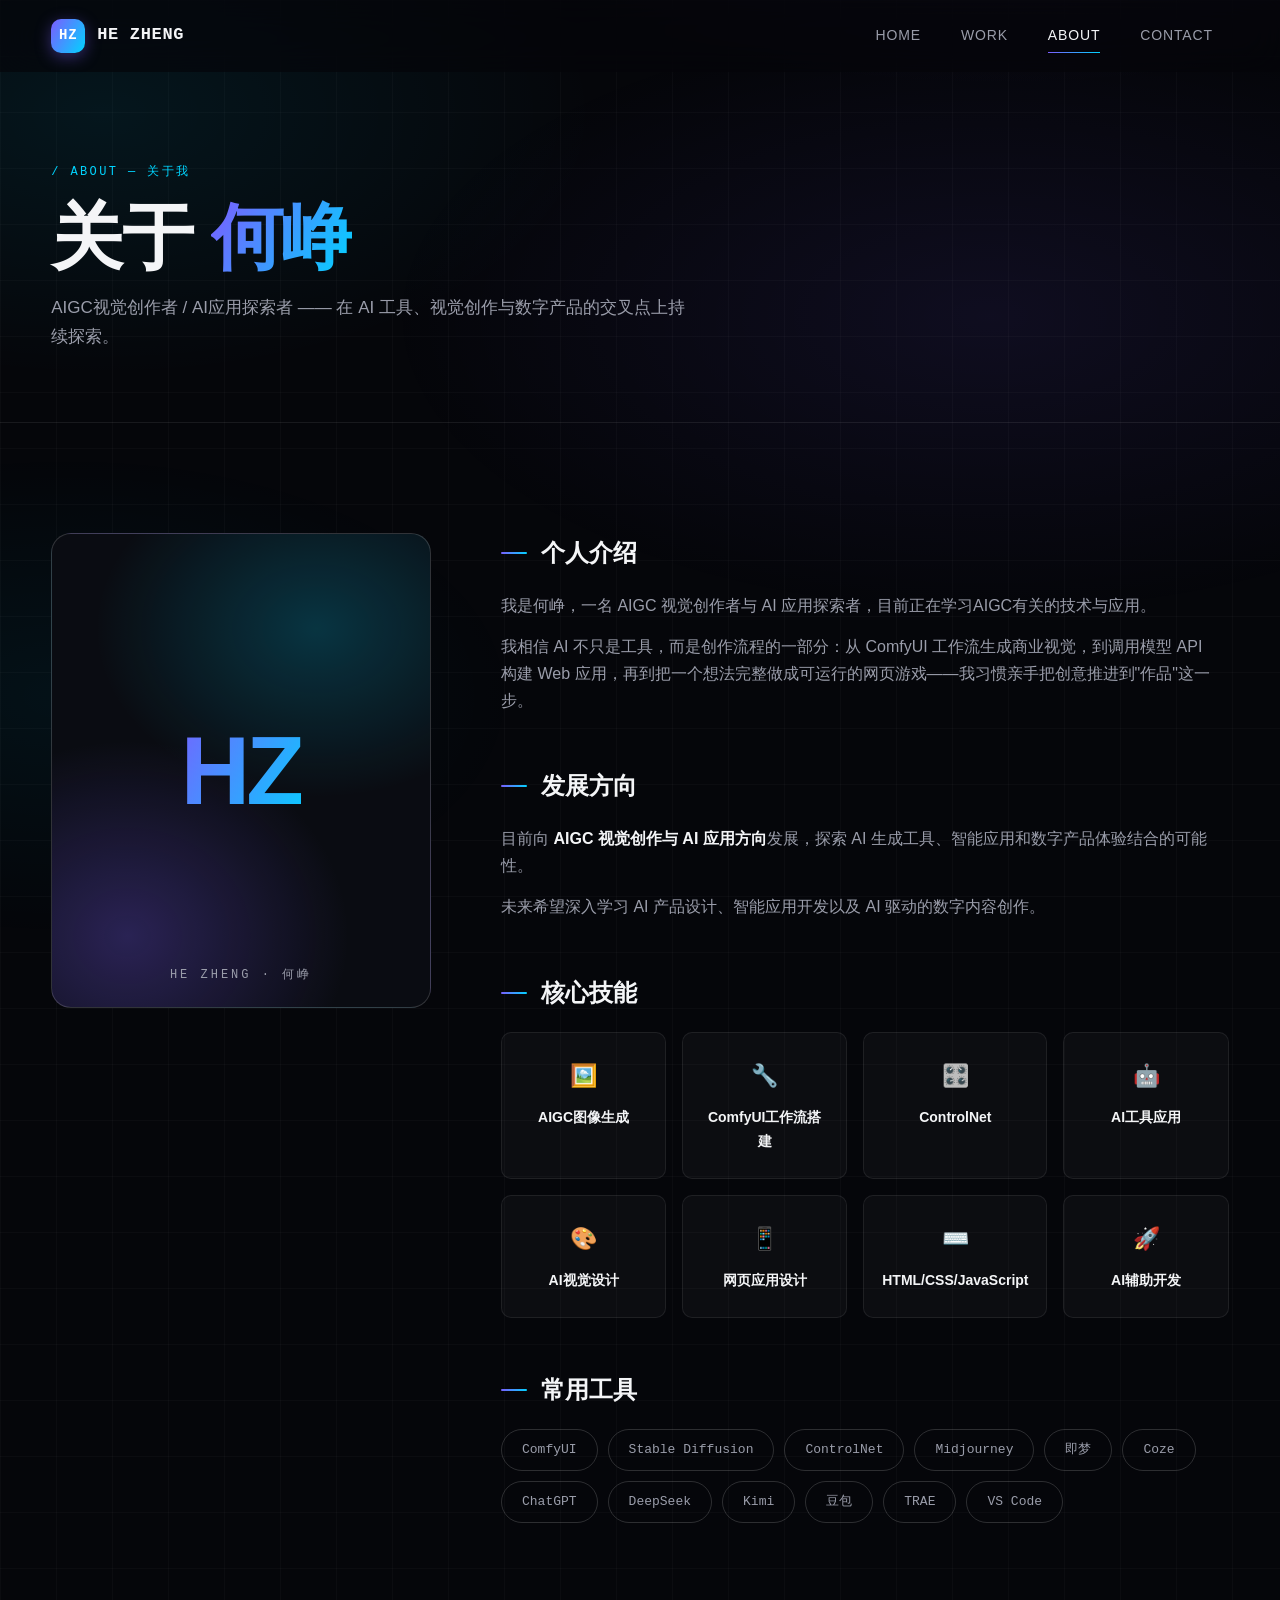
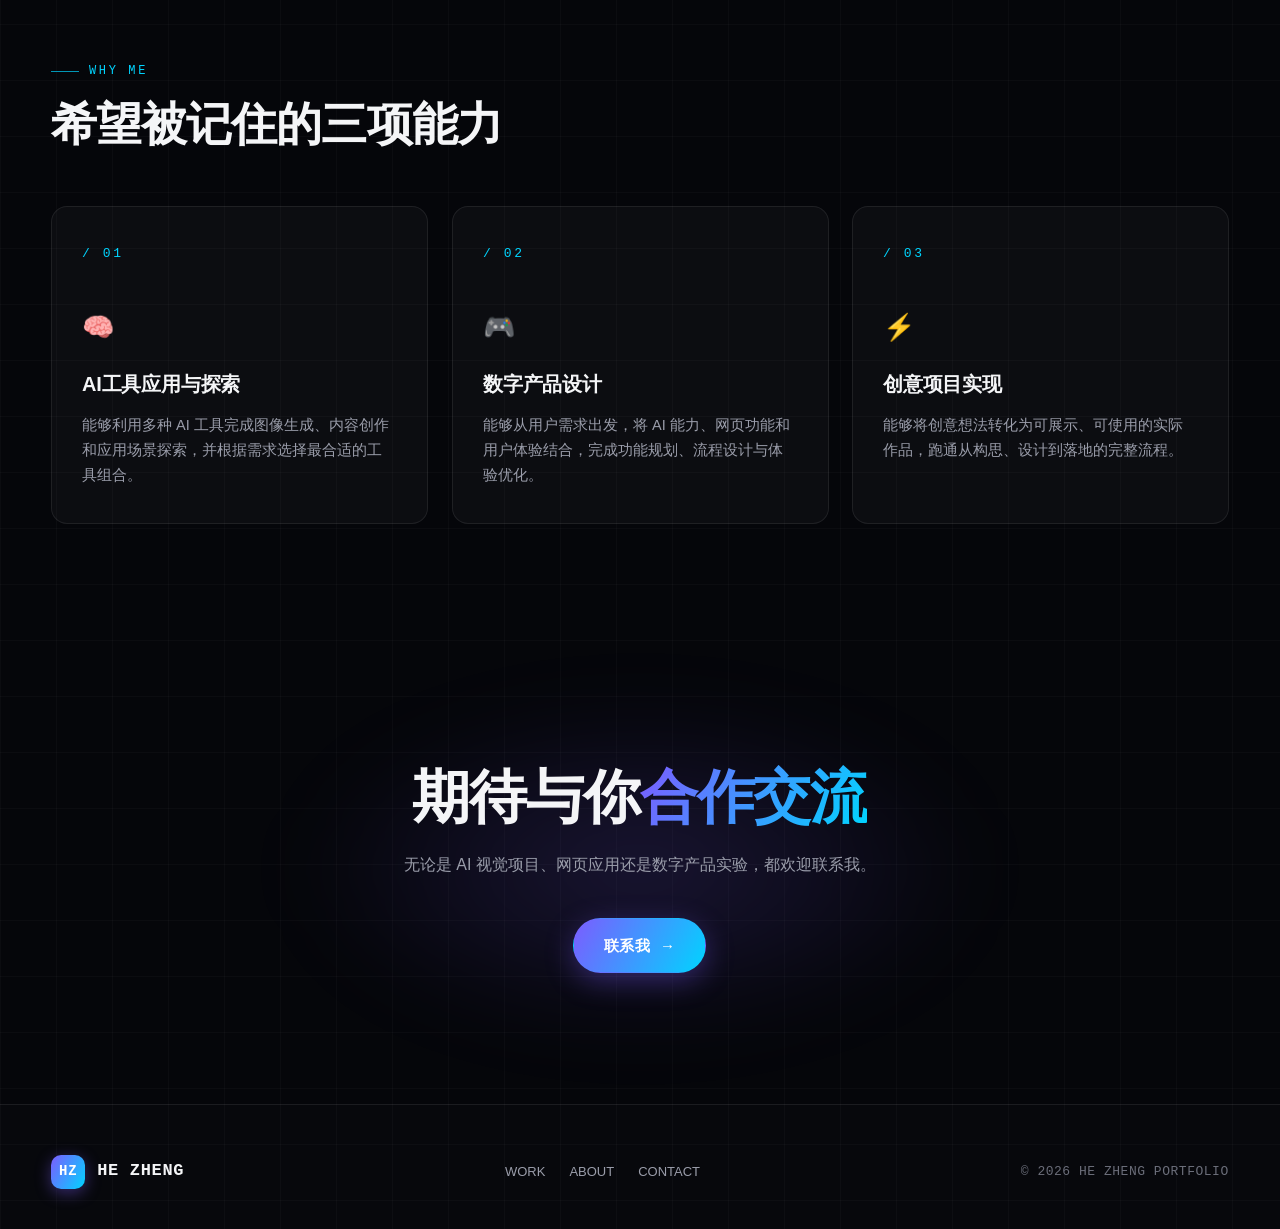
==== about.html @ f9ec6ae7 "初始提交：个人作品集网站" ====
<!DOCTYPE html>
<html lang="zh-CN">
<head>
  <meta charset="UTF-8" />
  <meta name="viewport" content="width=device-width, initial-scale=1.0" />
  <title>About — He Zheng Portfolio</title>
  <meta name="description" content="何峥：AIGC视觉创作者 / AI应用探索者，个人介绍、技能与发展方向。" />
  <link rel="stylesheet" href="css/style.css" />
</head>
<body>

  <!-- 导航 -->
  <header class="nav">
    <div class="container nav-inner">
      <a class="logo" href="index.html"><span class="logo-mark">HZ</span>HE ZHENG</a>
      <nav class="nav-links">
        <a href="index.html">HOME</a>
        <a href="work.html">WORK</a>
        <a href="about.html" class="active">ABOUT</a>
        <a href="contact.html">CONTACT</a>
      </nav>
      <button class="nav-toggle" aria-label="打开菜单"><span></span><span></span><span></span></button>
    </div>
  </header>

  <!-- 页面头 -->
  <section class="page-hero">
    <div class="container">
      <span class="crumb fade-up" style="--d:.1s">/ ABOUT — 关于我</span>
      <h1 class="fade-up" style="--d:.2s">关于 <span class="text-gradient">何峥</span></h1>
      <p class="fade-up" style="--d:.35s">AIGC视觉创作者 / AI应用探索者 —— 在 AI 工具、视觉创作与数字产品的交叉点上持续探索。</p>
    </div>
  </section>

  <!-- 主体 -->
  <section class="section">
    <div class="container about-grid">

      <!-- 左：头像块 -->
      <div class="reveal">
        <div class="about-avatar">
          <span class="mono">HZ</span>
          <span class="role">HE ZHENG · 何峥</span>
        </div>
      </div>

      <!-- 右：内容 -->
      <div>
        <div class="about-block reveal">
          <h2>个人介绍</h2>
          <p>我是何峥，一名 AIGC 视觉创作者与 AI 应用探索者，目前正在学习AIGC有关的技术与应用。</p>
          <p>我相信 AI 不只是工具，而是创作流程的一部分：从 ComfyUI 工作流生成商业视觉，到调用模型 API 构建 Web 应用，再到把一个想法完整做成可运行的网页游戏——我习惯亲手把创意推进到"作品"这一步。</p>
        </div>

        <div class="about-block reveal">
          <h2>发展方向</h2>
          <p>目前向 <strong style="color:var(--text);">AIGC 视觉创作与 AI 应用方向</strong>发展，探索 AI 生成工具、智能应用和数字产品体验结合的可能性。</p>
          <p>未来希望深入学习 AI 产品设计、智能应用开发以及 AI 驱动的数字内容创作。</p>
        </div>

        <div class="about-block reveal">
          <h2>核心技能</h2>
          <div class="skill-grid">
            <div class="skill-card"><span class="ico">🖼️</span><h4>AIGC图像生成</h4></div>
            <div class="skill-card"><span class="ico">🔧</span><h4>ComfyUI工作流搭建</h4></div>
            <div class="skill-card"><span class="ico">🎛️</span><h4>ControlNet</h4></div>
            <div class="skill-card"><span class="ico">🤖</span><h4>AI工具应用</h4></div>
            <div class="skill-card"><span class="ico">🎨</span><h4>AI视觉设计</h4></div>
            <div class="skill-card"><span class="ico">📱</span><h4>网页应用设计</h4></div>
            <div class="skill-card"><span class="ico">⌨️</span><h4>HTML/CSS/JavaScript</h4></div>
            <div class="skill-card"><span class="ico">🚀</span><h4>AI辅助开发</h4></div>
          </div>
        </div>

        <div class="about-block reveal" style="margin-bottom:0;">
          <h2>常用工具</h2>
          <div class="tool-cloud">
            <span>ComfyUI</span>
            <span>Stable Diffusion</span>
            <span>ControlNet</span>
            <span>Midjourney</span>
            <span>即梦</span>
            <span>Coze</span>
            <span>ChatGPT</span>
            <span>DeepSeek</span>
            <span>Kimi</span>
            <span>豆包</span>
            <span>TRAE</span>
            <span>VS Code</span>
          </div>
        </div>
      </div>
    </div>
  </section>

  <!-- 三项能力 -->
  <section class="section" style="padding-top: 20px;">
    <div class="container">
      <div class="section-head reveal">
        <span class="section-tag">Why Me</span>
        <h2 class="section-title">希望被记住的三项能力</h2>
      </div>
      <div class="cap-grid">
        <div class="cap-card reveal" style="--d:.05s">
          <span class="cap-num">/ 01</span>
          <span class="cap-icon">🧠</span>
          <h3>AI工具应用与探索</h3>
          <p>能够利用多种 AI 工具完成图像生成、内容创作和应用场景探索，并根据需求选择最合适的工具组合。</p>
        </div>
        <div class="cap-card reveal" style="--d:.15s">
          <span class="cap-num">/ 02</span>
          <span class="cap-icon">🎮</span>
          <h3>数字产品设计</h3>
          <p>能够从用户需求出发，将 AI 能力、网页功能和用户体验结合，完成功能规划、流程设计与体验优化。</p>
        </div>
        <div class="cap-card reveal" style="--d:.25s">
          <span class="cap-num">/ 03</span>
          <span class="cap-icon">⚡</span>
          <h3>创意项目实现</h3>
          <p>能够将创意想法转化为可展示、可使用的实际作品，跑通从构思、设计到落地的完整流程。</p>
        </div>
      </div>
    </div>
  </section>

  <!-- CTA -->
  <section class="cta-band">
    <div class="container reveal">
      <h2>期待与你<span class="text-gradient">合作交流</span></h2>
      <p>无论是 AI 视觉项目、网页应用还是数字产品实验，都欢迎联系我。</p>
      <a class="btn btn-primary" href="contact.html">联系我 <span class="arrow">→</span></a>
    </div>
  </section>

  <!-- Footer -->
  <footer>
    <div class="container footer-inner">
      <a class="logo" href="index.html"><span class="logo-mark">HZ</span>HE ZHENG</a>
      <div class="footer-links">
        <a href="work.html">WORK</a>
        <a href="about.html">ABOUT</a>
        <a href="contact.html">CONTACT</a>
      </div>
      <div class="copy">© 2026 HE ZHENG PORTFOLIO</div>
    </div>
  </footer>

  <button class="back-top" aria-label="回到顶部">↑</button>
  <script src="js/main.js"></script>
</body>
</html>
---- css/style.css ----
/* ============================================================
   He Zheng Portfolio — 深色科技感作品集设计系统
   ============================================================ */

/* ---------- 1. 设计变量 ---------- */
:root {
  --bg: #05060a;
  --bg-soft: #0a0c12;
  --surface: rgba(255, 255, 255, 0.03);
  --surface-hover: rgba(255, 255, 255, 0.06);
  --border: rgba(255, 255, 255, 0.08);
  --border-strong: rgba(255, 255, 255, 0.16);
  --text: #f4f5f7;
  --muted: #9a9daa;
  --dim: #6b6e7a;
  --accent-1: #7c5cff;   /* 电感紫 */
  --accent-2: #00d4ff;   /* 荧光青 */
  --gradient: linear-gradient(120deg, var(--accent-1), var(--accent-2));
  --radius: 16px;
  --radius-sm: 10px;
  --nav-h: 72px;
  --font-sans: "Segoe UI", "PingFang SC", "HarmonyOS Sans SC", "Microsoft YaHei", sans-serif;
  --font-mono: "JetBrains Mono", "Cascadia Code", Consolas, monospace;
  --ease: cubic-bezier(0.22, 1, 0.36, 1);
}

/* ---------- 2. 基础重置 ---------- */
* { margin: 0; padding: 0; box-sizing: border-box; }

html { scroll-behavior: smooth; }

body {
  background: var(--bg);
  color: var(--text);
  font-family: var(--font-sans);
  font-size: 16px;
  line-height: 1.7;
  -webkit-font-smoothing: antialiased;
  overflow-x: hidden;
  /* 顶部渐变光晕 + 网格底纹 */
  background-image:
    radial-gradient(1100px 520px at 78% -8%, rgba(124, 92, 255, 0.14), transparent 60%),
    radial-gradient(900px 480px at 8% 4%, rgba(0, 212, 255, 0.08), transparent 55%),
    linear-gradient(rgba(255, 255, 255, 0.025) 1px, transparent 1px),
    linear-gradient(90deg, rgba(255, 255, 255, 0.025) 1px, transparent 1px);
  background-size: auto, auto, 56px 56px, 56px 56px;
}

img { max-width: 100%; display: block; }
a { color: inherit; text-decoration: none; }
ul { list-style: none; }
button { font-family: inherit; cursor: pointer; }

::selection { background: rgba(124, 92, 255, 0.45); color: #fff; }

/* 自定义滚动条 */
::-webkit-scrollbar { width: 10px; }
::-webkit-scrollbar-track { background: var(--bg); }
::-webkit-scrollbar-thumb { background: #23252f; border-radius: 8px; border: 2px solid var(--bg); }
::-webkit-scrollbar-thumb:hover { background: #34374a; }

/* ---------- 3. 通用布局 ---------- */
.container { width: min(1200px, 92%); margin: 0 auto; }

.section { padding: 110px 0; }
.section-head { margin-bottom: 56px; }

.section-tag {
  display: inline-flex; align-items: center; gap: 10px;
  font-family: var(--font-mono); font-size: 12px; letter-spacing: 0.22em;
  text-transform: uppercase; color: var(--accent-2); margin-bottom: 16px;
}
.section-tag::before {
  content: ""; width: 28px; height: 1px; background: var(--accent-2); opacity: 0.7;
}

.section-title {
  font-size: clamp(30px, 4vw, 46px); font-weight: 700;
  letter-spacing: -0.02em; line-height: 1.15;
}
.section-sub { color: var(--muted); margin-top: 14px; max-width: 620px; }

.text-gradient {
  background: var(--gradient);
  -webkit-background-clip: text; background-clip: text;
  -webkit-text-fill-color: transparent; color: transparent;
}

/* ---------- 4. 按钮 ---------- */
.btn {
  display: inline-flex; align-items: center; gap: 10px;
  padding: 14px 30px; border-radius: 999px;
  font-size: 15px; font-weight: 600; letter-spacing: 0.02em;
  border: 1px solid transparent;
  transition: transform 0.35s var(--ease), box-shadow 0.35s var(--ease),
              background 0.35s var(--ease), border-color 0.35s var(--ease);
}
.btn .arrow { transition: transform 0.35s var(--ease); }
.btn:hover .arrow { transform: translateX(4px); }

.btn-primary {
  background: var(--gradient); color: #fff;
  box-shadow: 0 8px 28px rgba(124, 92, 255, 0.35);
}
.btn-primary:hover { transform: translateY(-2px); box-shadow: 0 14px 40px rgba(124, 92, 255, 0.5); }

.btn-ghost {
  border-color: var(--border-strong); color: var(--text); background: transparent;
}
.btn-ghost:hover {
  border-color: var(--accent-2); color: var(--accent-2);
  transform: translateY(-2px); box-shadow: 0 10px 30px rgba(0, 212, 255, 0.12);
}

/* ---------- 5. 导航栏 ---------- */
.nav {
  position: fixed; inset: 0 0 auto 0; z-index: 100;
  height: var(--nav-h);
  background: rgba(5, 6, 10, 0.65);
  backdrop-filter: blur(18px); -webkit-backdrop-filter: blur(18px);
  border-bottom: 1px solid transparent;
  transition: border-color 0.4s var(--ease), background 0.4s var(--ease);
}
.nav.scrolled { border-bottom-color: var(--border); background: rgba(5, 6, 10, 0.85); }

.nav-inner {
  height: 100%; display: flex; align-items: center; justify-content: space-between;
}

.logo {
  display: flex; align-items: center; gap: 12px;
  font-family: var(--font-mono); font-weight: 700; font-size: 17px; letter-spacing: 0.04em;
}
.logo-mark {
  width: 34px; height: 34px; border-radius: 10px;
  background: var(--gradient); color: #fff;
  display: grid; place-items: center; font-size: 14px;
  box-shadow: 0 4px 16px rgba(124, 92, 255, 0.4);
}

.nav-links { display: flex; align-items: center; gap: 8px; }
.nav-links a {
  position: relative; padding: 8px 16px; font-size: 14px; color: var(--muted);
  letter-spacing: 0.06em; transition: color 0.3s;
}
.nav-links a::after {
  content: ""; position: absolute; left: 16px; right: 16px; bottom: 2px; height: 1px;
  background: var(--gradient); transform: scaleX(0); transform-origin: left;
  transition: transform 0.35s var(--ease);
}
.nav-links a:hover, .nav-links a.active { color: var(--text); }
.nav-links a:hover::after, .nav-links a.active::after { transform: scaleX(1); }

.nav-toggle {
  display: none; width: 40px; height: 40px; border: 1px solid var(--border);
  border-radius: 10px; background: transparent; position: relative;
}
.nav-toggle span {
  position: absolute; left: 10px; right: 10px; height: 2px; border-radius: 2px;
  background: var(--text); transition: 0.35s var(--ease);
}
.nav-toggle span:nth-child(1) { top: 13px; }
.nav-toggle span:nth-child(2) { top: 19px; }
.nav-toggle span:nth-child(3) { top: 25px; }
.nav-toggle.open span:nth-child(1) { top: 19px; transform: rotate(45deg); }
.nav-toggle.open span:nth-child(2) { opacity: 0; }
.nav-toggle.open span:nth-child(3) { top: 19px; transform: rotate(-45deg); }

/* ---------- 6. Hero ---------- */
.hero {
  min-height: 100vh;
  display: flex; align-items: center;
  padding: calc(var(--nav-h) + 60px) 0 80px;
  position: relative;
}
.hero-grid {
  display: grid; grid-template-columns: 1.05fr 0.95fr;
  gap: 60px; align-items: center;
}
.hero-status {
  display: inline-flex; align-items: center; gap: 10px;
  font-family: var(--font-mono); font-size: 12px; letter-spacing: 0.18em;
  color: var(--muted); border: 1px solid var(--border);
  padding: 8px 18px; border-radius: 999px; margin-bottom: 28px;
  background: var(--surface);
}
.hero-status .dot {
  width: 8px; height: 8px; border-radius: 50%; background: #3ddc84;
  box-shadow: 0 0 12px #3ddc84; animation: pulse 2s infinite;
}
@keyframes pulse { 50% { opacity: 0.4; } }

.hero-title {
  font-size: clamp(52px, 8vw, 96px);
  font-weight: 800; letter-spacing: -0.03em; line-height: 1.02;
  text-transform: uppercase;
}
.hero-roles {
  display: flex; flex-wrap: wrap; gap: 10px; margin: 26px 0 22px;
}
.hero-roles span {
  font-family: var(--font-mono); font-size: 13px; letter-spacing: 0.1em;
  padding: 8px 18px; border-radius: 999px;
  border: 1px solid var(--border-strong); color: var(--text);
  background: var(--surface);
}
.hero-desc { color: var(--muted); max-width: 520px; font-size: 17px; }
.hero-actions { display: flex; gap: 16px; margin-top: 40px; flex-wrap: wrap; }

.hero-visual { position: relative; }
.hero-visual .frame {
  position: relative; border-radius: 20px; overflow: hidden;
  border: 1px solid var(--border-strong);
  box-shadow: 0 30px 80px rgba(0, 0, 0, 0.6), 0 0 60px rgba(124, 92, 255, 0.18);
  transform: rotate(1.5deg);
  transition: transform 0.6s var(--ease);
}
.hero-visual:hover .frame { transform: rotate(0deg) scale(1.01); }
.hero-visual img { width: 100%; aspect-ratio: 4 / 3; object-fit: cover; }
.hero-visual .frame::after {
  content: ""; position: absolute; inset: 0;
  background: linear-gradient(200deg, rgba(0, 212, 255, 0.12), transparent 40%, rgba(124, 92, 255, 0.18));
  pointer-events: none;
}
.hero-visual .float-chip {
  position: absolute; font-family: var(--font-mono); font-size: 12px;
  letter-spacing: 0.08em; color: var(--text);
  background: rgba(10, 12, 18, 0.85); border: 1px solid var(--border-strong);
  padding: 10px 16px; border-radius: 12px;
  backdrop-filter: blur(8px);
  animation: float 5s ease-in-out infinite;
}
.hero-visual .chip-1 { top: -18px; right: 24px; }
.hero-visual .chip-2 { bottom: -16px; left: -14px; animation-delay: -2.5s; }
@keyframes float { 50% { transform: translateY(-10px); } }

.scroll-hint {
  position: absolute; bottom: 28px; left: 50%; transform: translateX(-50%);
  display: flex; flex-direction: column; align-items: center; gap: 8px;
  color: var(--dim); font-family: var(--font-mono); font-size: 11px; letter-spacing: 0.3em;
}
.scroll-hint .line {
  width: 1px; height: 44px;
  background: linear-gradient(var(--accent-2), transparent);
  animation: drop 1.8s var(--ease) infinite;
}
@keyframes drop { 0% { transform: scaleY(0); transform-origin: top; } 45% { transform: scaleY(1); transform-origin: top; } 55% { transform: scaleY(1); transform-origin: bottom; } 100% { transform: scaleY(0); transform-origin: bottom; } }

/* ---------- 7. 页面通用头图（子页面） ---------- */
.page-hero {
  padding: calc(var(--nav-h) + 90px) 0 70px;
  border-bottom: 1px solid var(--border);
  position: relative; overflow: hidden;
}
.page-hero .crumb {
  font-family: var(--font-mono); font-size: 12px; letter-spacing: 0.2em;
  color: var(--accent-2); text-transform: uppercase; margin-bottom: 18px;
  display: block;
}
.page-hero h1 {
  font-size: clamp(40px, 6vw, 72px); font-weight: 800;
  letter-spacing: -0.02em; line-height: 1.05; text-transform: uppercase;
}
.page-hero p { color: var(--muted); margin-top: 18px; max-width: 640px; font-size: 17px; }

/* ---------- 8. 能力卡片区 ---------- */
.cap-grid {
  display: grid; grid-template-columns: repeat(3, 1fr); gap: 24px;
}
.cap-card {
  position: relative; padding: 36px 30px;
  background: var(--surface); border: 1px solid var(--border);
  border-radius: var(--radius); overflow: hidden;
  transition: transform 0.45s var(--ease), border-color 0.45s, background 0.45s;
}
.cap-card::before {
  content: ""; position: absolute; inset: 0;
  background: radial-gradient(360px 200px at 50% -20%, rgba(124, 92, 255, 0.16), transparent 70%);
  opacity: 0; transition: opacity 0.45s;
}
.cap-card:hover { transform: translateY(-6px); border-color: var(--border-strong); background: var(--surface-hover); }
.cap-card:hover::before { opacity: 1; }
.cap-num {
  font-family: var(--font-mono); font-size: 13px; color: var(--accent-2);
  letter-spacing: 0.2em; display: block; margin-bottom: 40px;
}
.cap-card h3 { font-size: 20px; margin-bottom: 12px; letter-spacing: -0.01em; }
.cap-card p { color: var(--muted); font-size: 14.5px; }
.cap-card .cap-icon { font-size: 26px; margin-bottom: 18px; display: block; }

/* ---------- 9. 项目卡片 ---------- */
.work-grid { display: grid; grid-template-columns: repeat(3, 1fr); gap: 28px; }
.work-card {
  position: relative; display: flex; flex-direction: column;
  background: var(--surface); border: 1px solid var(--border);
  border-radius: var(--radius); overflow: hidden;
  transition: transform 0.5s var(--ease), border-color 0.4s, box-shadow 0.5s var(--ease);
}
.work-card:hover {
  transform: translateY(-8px);
  border-color: rgba(124, 92, 255, 0.45);
  box-shadow: 0 24px 60px rgba(0, 0, 0, 0.5), 0 0 40px rgba(124, 92, 255, 0.12);
}
.work-thumb { position: relative; overflow: hidden; aspect-ratio: 16 / 10; }
.work-thumb img {
  width: 100%; height: 100%; object-fit: cover;
  transition: transform 0.8s var(--ease), filter 0.5s;
  filter: saturate(0.92);
}
.work-card:hover .work-thumb img { transform: scale(1.06); filter: saturate(1.05); }
.work-thumb::after {
  content: ""; position: absolute; inset: 0;
  background: linear-gradient(180deg, transparent 55%, rgba(5, 6, 10, 0.55));
}
.work-cat {
  position: absolute; top: 14px; left: 14px; z-index: 2;
  font-family: var(--font-mono); font-size: 11px; letter-spacing: 0.12em;
  padding: 6px 12px; border-radius: 999px;
  background: rgba(5, 6, 10, 0.7); border: 1px solid var(--border-strong);
  color: var(--accent-2); backdrop-filter: blur(6px);
}
.work-body { padding: 24px; display: flex; flex-direction: column; gap: 10px; flex: 1; }
.work-body h3 { font-size: 19px; letter-spacing: -0.01em; }
.work-body p { color: var(--muted); font-size: 14px; flex: 1; }
.work-link {
  display: inline-flex; align-items: center; gap: 8px;
  font-family: var(--font-mono); font-size: 13px; letter-spacing: 0.08em;
  color: var(--text); margin-top: 6px;
}
.work-link .arrow { transition: transform 0.35s var(--ease); }
.work-card:hover .work-link { color: var(--accent-2); }
.work-card:hover .work-link .arrow { transform: translateX(5px); }

/* 精选项目大卡（首页第一张） */
.work-card.wide { grid-column: span 2; }
.work-card.wide .work-thumb { aspect-ratio: 16 / 9; }

/* ---------- 10. 跑马灯 ---------- */
.marquee {
  border-top: 1px solid var(--border); border-bottom: 1px solid var(--border);
  padding: 22px 0; overflow: hidden; background: rgba(255, 255, 255, 0.015);
}
.marquee-track {
  display: flex; gap: 56px; width: max-content;
  animation: marquee 30s linear infinite;
  font-family: var(--font-mono); font-size: 14px; letter-spacing: 0.22em;
  color: var(--dim); text-transform: uppercase; white-space: nowrap;
}
.marquee-track span i { color: var(--accent-1); font-style: normal; margin-right: 56px; }
@keyframes marquee { to { transform: translateX(-50%); } }

/* ---------- 11. Work 筛选器 ---------- */
.filter-bar {
  display: flex; flex-wrap: wrap; gap: 10px; margin-bottom: 48px;
}
.filter-btn {
  padding: 10px 22px; border-radius: 999px;
  border: 1px solid var(--border-strong); background: transparent;
  color: var(--muted); font-size: 14px; letter-spacing: 0.03em;
  font-family: var(--font-mono);
  transition: all 0.35s var(--ease);
}
.filter-btn:hover { color: var(--text); border-color: var(--accent-2); }
.filter-btn.active {
  background: var(--gradient); border-color: transparent; color: #fff;
  box-shadow: 0 6px 20px rgba(124, 92, 255, 0.35);
}
.work-item { transition: opacity 0.4s var(--ease), transform 0.4s var(--ease); }
.work-item.hide { display: none; }
.work-item.showing { animation: fadeIn 0.5s var(--ease); }
@keyframes fadeIn { from { opacity: 0; transform: translateY(16px); } }

.empty-note {
  display: none; padding: 60px 30px; text-align: center;
  border: 1px dashed var(--border-strong); border-radius: var(--radius);
  color: var(--muted);
}
.empty-note.show { display: block; animation: fadeIn 0.5s var(--ease); }

/* ---------- 12. 项目详情页 ---------- */
.project-hero { padding: calc(var(--nav-h) + 80px) 0 60px; }
.project-hero .tags { display: flex; flex-wrap: wrap; gap: 10px; margin: 24px 0; }
.project-hero .tags span {
  font-family: var(--font-mono); font-size: 12px; letter-spacing: 0.1em;
  padding: 7px 16px; border-radius: 999px;
  border: 1px solid var(--border-strong); color: var(--accent-2);
  background: var(--surface);
}
.project-meta {
  display: grid; grid-template-columns: repeat(4, 1fr); gap: 1px;
  background: var(--border); border: 1px solid var(--border);
  border-radius: var(--radius); overflow: hidden; margin-top: 40px;
}
.project-meta div { background: var(--bg-soft); padding: 20px 24px; }
.project-meta dt {
  font-family: var(--font-mono); font-size: 11px; letter-spacing: 0.2em;
  text-transform: uppercase; color: var(--dim); margin-bottom: 8px;
}
.project-meta dd { font-size: 15px; }

.project-cover {
  border-radius: 20px; overflow: hidden; border: 1px solid var(--border-strong);
  margin: 60px 0; box-shadow: 0 30px 80px rgba(0, 0, 0, 0.55);
}
.project-cover img { width: 100%; }

.project-layout {
  display: grid; grid-template-columns: 220px 1fr; gap: 70px;
  align-items: start;
}
.toc {
  position: sticky; top: calc(var(--nav-h) + 40px);
  border-left: 1px solid var(--border); padding-left: 24px;
}
.toc-title {
  font-family: var(--font-mono); font-size: 11px; letter-spacing: 0.25em;
  text-transform: uppercase; color: var(--dim); margin-bottom: 18px;
}
.toc a {
  display: block; padding: 7px 0; font-size: 14px; color: var(--muted);
  border-left: 2px solid transparent; margin-left: -25px; padding-left: 23px;
  transition: color 0.3s, border-color 0.3s;
}
.toc a:hover, .toc a.active { color: var(--text); border-left-color: var(--accent-2); }

.project-section { margin-bottom: 90px; scroll-margin-top: calc(var(--nav-h) + 30px); }
.project-section .num {
  font-family: var(--font-mono); font-size: 13px; color: var(--accent-2);
  letter-spacing: 0.2em; display: block; margin-bottom: 12px;
}
.project-section h2 {
  font-size: clamp(26px, 3vw, 36px); letter-spacing: -0.01em;
  margin-bottom: 22px;
}
.project-section p { color: var(--muted); margin-bottom: 16px; max-width: 760px; }
.project-section p strong { color: var(--text); font-weight: 600; }

.img-duo { display: grid; grid-template-columns: 1fr 1fr; gap: 20px; margin: 28px 0; }
.img-single { margin: 28px 0; border-radius: var(--radius); overflow: hidden; border: 1px solid var(--border); }
.img-duo img, .img-single img { width: 100%; border-radius: var(--radius); border: 1px solid var(--border); transition: transform 0.6s var(--ease); }
.img-duo img:hover, .img-single img:hover { transform: scale(1.015); }
.img-duo figcaption, .img-single figcaption {
  font-family: var(--font-mono); font-size: 12px; color: var(--dim);
  letter-spacing: 0.08em; margin-top: 10px; text-align: center;
}

/* 流程步骤 */
.flow-steps { display: grid; grid-template-columns: repeat(4, 1fr); gap: 16px; margin: 28px 0; }
.flow-step {
  padding: 22px 20px; border: 1px solid var(--border); border-radius: var(--radius-sm);
  background: var(--surface); position: relative;
  transition: transform 0.4s var(--ease), border-color 0.4s;
}
.flow-step:hover { transform: translateY(-4px); border-color: rgba(0, 212, 255, 0.4); }
.flow-step .step-num {
  font-family: var(--font-mono); font-size: 12px; color: var(--accent-2); letter-spacing: 0.15em;
}
.flow-step h4 { font-size: 15px; margin: 10px 0 6px; }
.flow-step p { font-size: 13px; margin: 0; }

/* 技术清单 */
.tech-list { display: flex; flex-wrap: wrap; gap: 10px; margin: 24px 0; }
.tech-list span {
  font-family: var(--font-mono); font-size: 13px; padding: 9px 18px;
  border-radius: 999px; border: 1px solid var(--border-strong); color: var(--text);
  background: var(--surface); transition: border-color 0.3s, color 0.3s;
}
.tech-list span:hover { border-color: var(--accent-1); color: var(--accent-2); }

/* 上下项目导航 */
.project-nav {
  display: grid; grid-template-columns: 1fr 1fr; gap: 20px;
  border-top: 1px solid var(--border); padding: 50px 0 90px;
}
.project-nav a {
  padding: 28px 30px; border: 1px solid var(--border); border-radius: var(--radius);
  background: var(--surface); transition: border-color 0.4s, transform 0.4s var(--ease);
}
.project-nav a:hover { border-color: rgba(124, 92, 255, 0.5); transform: translateY(-4px); }
.project-nav a.next { text-align: right; }
.project-nav .label {
  font-family: var(--font-mono); font-size: 11px; letter-spacing: 0.2em;
  text-transform: uppercase; color: var(--dim); display: block; margin-bottom: 10px;
}
.project-nav .name { font-size: 17px; font-weight: 600; }

/* ---------- 13. About 页面 ---------- */
.about-grid {
  display: grid; grid-template-columns: 380px 1fr; gap: 70px; align-items: start;
}
.about-avatar {
  position: relative; border-radius: 20px; overflow: hidden;
  border: 1px solid var(--border-strong);
  aspect-ratio: 4 / 5;
  background:
    radial-gradient(340px 260px at 70% 20%, rgba(0, 212, 255, 0.2), transparent 65%),
    radial-gradient(340px 300px at 20% 85%, rgba(124, 92, 255, 0.28), transparent 65%),
    var(--bg-soft);
  display: grid; place-items: center;
}
.about-avatar .mono {
  font-size: 96px; font-weight: 800; letter-spacing: -0.04em;
  background: var(--gradient); -webkit-background-clip: text; background-clip: text;
  -webkit-text-fill-color: transparent;
}
.about-avatar .role {
  position: absolute; bottom: 22px; left: 0; right: 0; text-align: center;
  font-family: var(--font-mono); font-size: 12px; letter-spacing: 0.25em;
  color: var(--muted); text-transform: uppercase;
}
.about-block { margin-bottom: 52px; }
.about-block h2 {
  font-size: 24px; margin-bottom: 18px; display: flex; align-items: center; gap: 14px;
}
.about-block h2::before {
  content: ""; width: 26px; height: 2px; background: var(--gradient); border-radius: 2px;
}
.about-block p { color: var(--muted); margin-bottom: 14px; max-width: 720px; }

.skill-grid { display: grid; grid-template-columns: repeat(4, 1fr); gap: 16px; }
.skill-card {
  padding: 24px 18px; text-align: center;
  border: 1px solid var(--border); border-radius: var(--radius-sm);
  background: var(--surface);
  transition: transform 0.4s var(--ease), border-color 0.4s, background 0.4s;
}
.skill-card:hover {
  transform: translateY(-5px); border-color: rgba(124, 92, 255, 0.5);
  background: var(--surface-hover);
}
.skill-card .ico { font-size: 22px; display: block; margin-bottom: 12px; }
.skill-card h4 { font-size: 14px; font-weight: 600; }

.tool-cloud { display: flex; flex-wrap: wrap; gap: 10px; }
.tool-cloud span {
  font-family: var(--font-mono); font-size: 13px; padding: 9px 20px;
  border-radius: 999px; border: 1px solid var(--border-strong); color: var(--muted);
  transition: all 0.3s var(--ease);
}
.tool-cloud span:hover { color: #fff; border-color: var(--accent-2); box-shadow: 0 0 18px rgba(0, 212, 255, 0.18); }

/* ---------- 14. Contact 页面 ---------- */
.contact-grid { display: grid; grid-template-columns: 1fr 1.1fr; gap: 70px; }
.contact-item {
  display: flex; align-items: center; gap: 18px;
  padding: 24px; border: 1px solid var(--border); border-radius: var(--radius);
  background: var(--surface); margin-bottom: 16px;
  transition: border-color 0.4s, transform 0.4s var(--ease);
}
.contact-item:hover { border-color: rgba(0, 212, 255, 0.4); transform: translateX(6px); }
.contact-item .ico {
  width: 46px; height: 46px; border-radius: 12px; flex-shrink: 0;
  display: grid; place-items: center; font-size: 20px;
  background: rgba(124, 92, 255, 0.12); border: 1px solid rgba(124, 92, 255, 0.3);
}
.contact-item .info .label {
  font-family: var(--font-mono); font-size: 11px; letter-spacing: 0.2em;
  text-transform: uppercase; color: var(--dim); display: block; margin-bottom: 4px;
}
.contact-item .info .val { font-size: 15px; }
.contact-item .info .val em {
  font-style: normal; font-size: 12px; color: var(--dim); margin-left: 8px;
}

.contact-form {
  padding: 40px; border: 1px solid var(--border); border-radius: 20px;
  background: var(--surface);
}
.form-field { margin-bottom: 22px; }
.form-field label {
  display: block; font-family: var(--font-mono); font-size: 12px;
  letter-spacing: 0.15em; text-transform: uppercase; color: var(--muted); margin-bottom: 10px;
}
.form-field input, .form-field textarea {
  width: 100%; padding: 15px 18px; border-radius: var(--radius-sm);
  border: 1px solid var(--border-strong); background: rgba(5, 6, 10, 0.6);
  color: var(--text); font-size: 15px; font-family: inherit; outline: none;
  transition: border-color 0.3s, box-shadow 0.3s;
}
.form-field input:focus, .form-field textarea:focus {
  border-color: var(--accent-1); box-shadow: 0 0 0 3px rgba(124, 92, 255, 0.15);
}
.form-field textarea { min-height: 140px; resize: vertical; }
.form-toast {
  display: none; margin-top: 18px; padding: 14px 18px; border-radius: var(--radius-sm);
  background: rgba(61, 220, 132, 0.1); border: 1px solid rgba(61, 220, 132, 0.4);
  color: #3ddc84; font-size: 14px;
}
.form-toast.show { display: block; animation: fadeIn 0.4s var(--ease); }

/* ---------- 15. CTA 区块 ---------- */
.cta-band { text-align: center; padding: 130px 0; position: relative; overflow: hidden; }
.cta-band::before {
  content: ""; position: absolute; left: 50%; top: 50%; transform: translate(-50%, -50%);
  width: 700px; height: 340px; border-radius: 50%;
  background: radial-gradient(closest-side, rgba(124, 92, 255, 0.18), transparent);
  filter: blur(40px); pointer-events: none;
}
.cta-band h2 {
  font-size: clamp(34px, 5vw, 58px); font-weight: 800;
  letter-spacing: -0.02em; line-height: 1.15; margin-bottom: 20px;
}
.cta-band p { color: var(--muted); margin-bottom: 40px; }

/* ---------- 16. Footer ---------- */
footer {
  border-top: 1px solid var(--border); padding: 50px 0 40px;
  background: rgba(255, 255, 255, 0.012);
}
.footer-inner {
  display: flex; align-items: center; justify-content: space-between; gap: 20px; flex-wrap: wrap;
}
.footer-inner .copy { color: var(--dim); font-size: 13px; font-family: var(--font-mono); letter-spacing: 0.04em; }
.footer-links { display: flex; gap: 24px; }
.footer-links a { color: var(--muted); font-size: 13px; transition: color 0.3s; }
.footer-links a:hover { color: var(--accent-2); }

/* 回到顶部 */
.back-top {
  position: fixed; right: 28px; bottom: 28px; z-index: 90;
  width: 46px; height: 46px; border-radius: 12px;
  border: 1px solid var(--border-strong); background: rgba(10, 12, 18, 0.85);
  color: var(--text); font-size: 18px; backdrop-filter: blur(8px);
  opacity: 0; pointer-events: none; transform: translateY(12px);
  transition: all 0.4s var(--ease);
}
.back-top.show { opacity: 1; pointer-events: auto; transform: translateY(0); }
.back-top:hover { border-color: var(--accent-2); color: var(--accent-2); }

/* ---------- 17. 滚动进入动画 ---------- */
.reveal {
  opacity: 0; transform: translateY(34px);
  transition: opacity 0.9s var(--ease), transform 0.9s var(--ease);
  transition-delay: var(--d, 0s);
  will-change: opacity, transform;
}
.reveal.visible { opacity: 1; transform: translateY(0); }

/* 首屏入场 */
.fade-up { opacity: 0; transform: translateY(28px); animation: heroUp 1s var(--ease) forwards; animation-delay: var(--d, 0s); }
@keyframes heroUp { to { opacity: 1; transform: translateY(0); } }

/* ---------- 18. 响应式 ---------- */
@media (max-width: 1024px) {
  .hero-grid { grid-template-columns: 1fr; gap: 48px; }
  .hero-visual { max-width: 560px; }
  .cap-grid { grid-template-columns: 1fr; }
  .work-grid { grid-template-columns: repeat(2, 1fr); }
  .work-card.wide { grid-column: span 2; }
  .project-layout { grid-template-columns: 1fr; gap: 40px; }
  .toc { position: static; border-left: none; padding-left: 0; display: flex; flex-wrap: wrap; gap: 4px 20px; }
  .toc a { margin-left: 0; padding-left: 0; border-left: none; }
  .toc a.active { color: var(--accent-2); }
  .about-grid { grid-template-columns: 1fr; }
  .about-avatar { max-width: 340px; }
  .contact-grid { grid-template-columns: 1fr; }
  .skill-grid { grid-template-columns: repeat(2, 1fr); }
  .flow-steps { grid-template-columns: repeat(2, 1fr); }
  .project-meta { grid-template-columns: repeat(2, 1fr); }
}

@media (max-width: 680px) {
  .section { padding: 80px 0; }
  .nav-links {
    position: fixed; inset: var(--nav-h) 0 auto 0;
    flex-direction: column; align-items: stretch; gap: 0;
    background: rgba(5, 6, 10, 0.96); backdrop-filter: blur(20px);
    border-bottom: 1px solid var(--border);
    padding: 12px 6%;
    transform: translateY(-8px); opacity: 0; pointer-events: none;
    transition: opacity 0.35s var(--ease), transform 0.35s var(--ease);
  }
  .nav-links.open { opacity: 1; transform: translateY(0); pointer-events: auto; }
  .nav-links a { padding: 16px 4px; border-bottom: 1px solid var(--border); font-size: 15px; }
  .nav-links a::after { display: none; }
  .nav-toggle { display: block; }
  .work-grid { grid-template-columns: 1fr; }
  .work-card.wide { grid-column: span 1; }
  .img-duo { grid-template-columns: 1fr; }
  .project-nav { grid-template-columns: 1fr; }
  .project-nav a.next { text-align: left; }
  .hero-actions .btn { width: 100%; justify-content: center; }
  .scroll-hint { display: none; }
}

/* ---------- 19. 增强体验：动效 · 视差 · 页面过渡 ---------- */

/* 页面 3D 翻转过渡（View Transitions API；不支持的浏览器自动退化为普通跳转） */
@view-transition { navigation: auto; }

::view-transition-old(root),
::view-transition-new(root) {
  animation-duration: 0.55s;
  animation-timing-function: var(--ease);
  animation-fill-mode: both;
}
::view-transition-old(root) { animation-name: vtOut; }
::view-transition-new(root) { animation-name: vtIn; }
@keyframes vtOut { to { opacity: 0; transform: perspective(1200px) rotateY(-16deg) translateX(-40px); } }
@keyframes vtIn { from { opacity: 0; transform: perspective(1200px) rotateY(16deg) translateX(40px); } }

/* 顶部滚动进度条（元素由 JS 注入） */
.scroll-progress {
  position: fixed; top: 0; left: 0; z-index: 300;
  height: 2px; width: 0;
  background: var(--gradient);
  box-shadow: 0 0 10px rgba(124, 92, 255, 0.55);
}

/* 跑马灯 hover 暂停 */
.marquee:hover .marquee-track { animation-play-state: paused; }

/* 背景光晕缓漂（叠加层，不改动原有背景） */
body::before {
  content: ""; position: fixed; inset: -12%; z-index: -1; pointer-events: none;
  background:
    radial-gradient(1000px 500px at 72% 38%, rgba(124, 92, 255, 0.09), transparent 60%),
    radial-gradient(820px 440px at 14% 72%, rgba(0, 212, 255, 0.06), transparent 55%);
  animation: glowDrift 36s ease-in-out infinite alternate;
}
@keyframes glowDrift {
  from { transform: translate3d(-1.6%, -1.2%, 0); }
  to   { transform: translate3d(1.8%, 1.6%, 0); }
}

/* 流程步骤 hover 光晕（与能力卡片同语言） */
.flow-step { overflow: hidden; }
.flow-step::before {
  content: ""; position: absolute; inset: 0;
  background: radial-gradient(360px 200px at 50% -20%, rgba(124, 92, 255, 0.16), transparent 70%);
  opacity: 0; transition: opacity 0.45s; pointer-events: none;
}
.flow-step:hover::before { opacity: 1; }

/* 项目卡片图片扫光 */
.work-thumb::before {
  content: ""; position: absolute; top: -10%; bottom: -10%; left: -75%; width: 55%; z-index: 1;
  background: linear-gradient(105deg, transparent, rgba(255, 255, 255, 0.13), transparent);
  transform: skewX(-18deg);
  transition: left 0.85s var(--ease);
  pointer-events: none;
}
.work-card:hover .work-thumb::before { left: 125%; }

/* Hero 视差底图（JS 驱动位移） */
.hero-visual .frame img {
  transform: scale(1.07);
  transition: transform 0.3s ease-out;
  will-change: transform;
}

/* Hero 标题逐字入场（JS 拆分字符） */
.hero-title .char {
  display: inline-block; white-space: pre;
  opacity: 0; transform: translateY(0.65em) rotate(6deg);
  animation: charUp 0.7s var(--ease) forwards;
  animation-delay: var(--cd, 0s);
}
@keyframes charUp { to { opacity: 1; transform: translateY(0) rotate(0deg); } }

/* 渐变行拆字修复：inline-block 子元素无法继承父级 background-clip，逐字各自应用渐变 */
.hero-title .text-gradient .char {
  background: var(--gradient);
  -webkit-background-clip: text; background-clip: text;
}

/* 详情页章节编号强化 */
.project-section .num {
  font-size: 15px;
  display: inline-flex; align-items: center; gap: 12px;
}
.project-section .num::before {
  content: ""; width: 30px; height: 2px; border-radius: 2px;
  background: var(--gradient);
}

/* 成果数据条 */
.stat-row { display: grid; grid-template-columns: repeat(3, 1fr); gap: 16px; margin: 30px 0; }
.stat {
  padding: 26px 24px; border: 1px solid var(--border); border-radius: var(--radius);
  background: var(--surface);
  transition: transform 0.45s var(--ease), border-color 0.45s;
}
.stat:hover { transform: translateY(-4px); border-color: var(--border-strong); }
.stat-num {
  display: inline-block;
  font-family: var(--font-mono); font-size: clamp(28px, 3vw, 36px); font-weight: 700; line-height: 1.1;
  background: var(--gradient);
  -webkit-background-clip: text; background-clip: text;
  -webkit-text-fill-color: transparent; color: transparent;
}
.stat-unit { font-family: var(--font-mono); font-size: 13px; color: var(--muted); margin-left: 6px; letter-spacing: 0.06em; }
.stat-label {
  display: block; margin-top: 10px;
  font-family: var(--font-mono); font-size: 12px; letter-spacing: 0.12em; color: var(--dim);
}

/* 流程步骤连接线 + 依次入场 */
.flow-steps { position: relative; }
.flow-steps::before {
  content: ""; position: absolute; top: -15px; left: 4%; right: 4%; height: 1px;
  background: linear-gradient(90deg, var(--accent-1), var(--accent-2)); opacity: 0.5;
}
.flow-steps.in-view .flow-step { animation: stepUp 0.65s var(--ease) backwards; }
.flow-steps.in-view .flow-step:nth-child(2) { animation-delay: 0.14s; }
.flow-steps.in-view .flow-step:nth-child(3) { animation-delay: 0.28s; }
.flow-steps.in-view .flow-step:nth-child(4) { animation-delay: 0.42s; }
@keyframes stepUp { from { opacity: 0; transform: translateY(22px); } }

/* 详情页文字左右交替滑入 / 滑出（方向由 JS 自动标记，滚动出视口时退场，再回来再入场） */
.reveal-x {
  opacity: 0;
  transition: opacity 0.75s var(--ease), transform 0.75s var(--ease);
  will-change: opacity, transform;
}
.reveal-x.from-left { transform: translateX(-48px); }
.reveal-x.from-right { transform: translateX(48px); }
.reveal-x.visible { opacity: 1; transform: translateX(0); }

/* 详情页图片 / 统计卡 / 插图上下淡入 / 淡出（滚动离开时退场） */
.reveal-y {
  opacity: 0; transform: translateY(26px);
  transition: opacity 0.75s var(--ease), transform 0.75s var(--ease);
  will-change: opacity, transform;
}
.reveal-y.visible { opacity: 1; transform: translateY(0); }

/* 动效降级：尊重系统"减弱动态效果"偏好 */
@media (prefers-reduced-motion: reduce) {
  ::view-transition-old(root), ::view-transition-new(root) { animation: none; }
  body::before { animation: none; }
  .hero-title .char { animation: none; opacity: 1; transform: none; }
  .flow-steps.in-view .flow-step { animation: none; }
  .reveal-x { transition: none; opacity: 1; transform: none; }
  .reveal-y { transition: none; opacity: 1; transform: none; }
}

@media (max-width: 1024px) {
  .flow-steps::before { display: none; }
}
@media (max-width: 680px) {
  .stat-row { grid-template-columns: 1fr; }
}

/* ---------- 20. 封面分栏布局（竖版大图项目） ---------- */
.project-cover.cover-split {
  display: grid; grid-template-columns: minmax(280px, 400px) 1fr; gap: 44px;
  align-items: center;
  border: none; box-shadow: none; overflow: visible;
}
.cover-split .cover-media {
  margin: 0; border-radius: 20px; overflow: hidden;
  border: 1px solid var(--border-strong);
  box-shadow: 0 30px 80px rgba(0, 0, 0, 0.55);
  align-self: start;
}
.cover-split .cover-media figcaption {
  font-family: var(--font-mono); font-size: 12px; color: var(--dim);
  letter-spacing: 0.08em; text-align: center; padding: 12px 14px;
  background: var(--bg-soft); border-top: 1px solid var(--border);
}
.cover-panel {
  border: 1px solid var(--border); border-radius: 20px;
  background: var(--surface); padding: 38px 36px;
  position: relative; overflow: hidden;
  display: flex; flex-direction: column; justify-content: center; gap: 18px;
}
.cover-panel::before {
  content: ""; position: absolute; inset: 0; pointer-events: none;
  background: radial-gradient(360px 200px at 50% -20%, rgba(124, 92, 255, 0.16), transparent 70%);
}
.cover-panel .panel-tag {
  font-family: var(--font-mono); font-size: 12px; letter-spacing: 0.22em;
  color: var(--accent-2); text-transform: uppercase;
}
.cover-panel h3 { font-size: 22px; letter-spacing: -0.01em; }
.cover-panel ul { display: grid; gap: 0; }
.cover-panel li {
  display: flex; justify-content: space-between; align-items: baseline; gap: 16px;
  padding: 11px 0; border-bottom: 1px dashed var(--border); font-size: 14px;
}
.cover-panel li:last-child { border-bottom: none; }
.cover-panel li span {
  font-family: var(--font-mono); font-size: 12.5px; letter-spacing: 0.06em;
  color: var(--dim); flex-shrink: 0;
}
.cover-panel li strong { font-weight: 600; color: var(--text); text-align: right; }
.cover-panel p { color: var(--muted); font-size: 14px; margin: 0; position: relative; }

@media (max-width: 1024px) {
  .project-cover.cover-split { grid-template-columns: 1fr; gap: 24px; }
  .cover-split .cover-media { max-width: 440px; margin: 0 auto; width: 100%; }
}
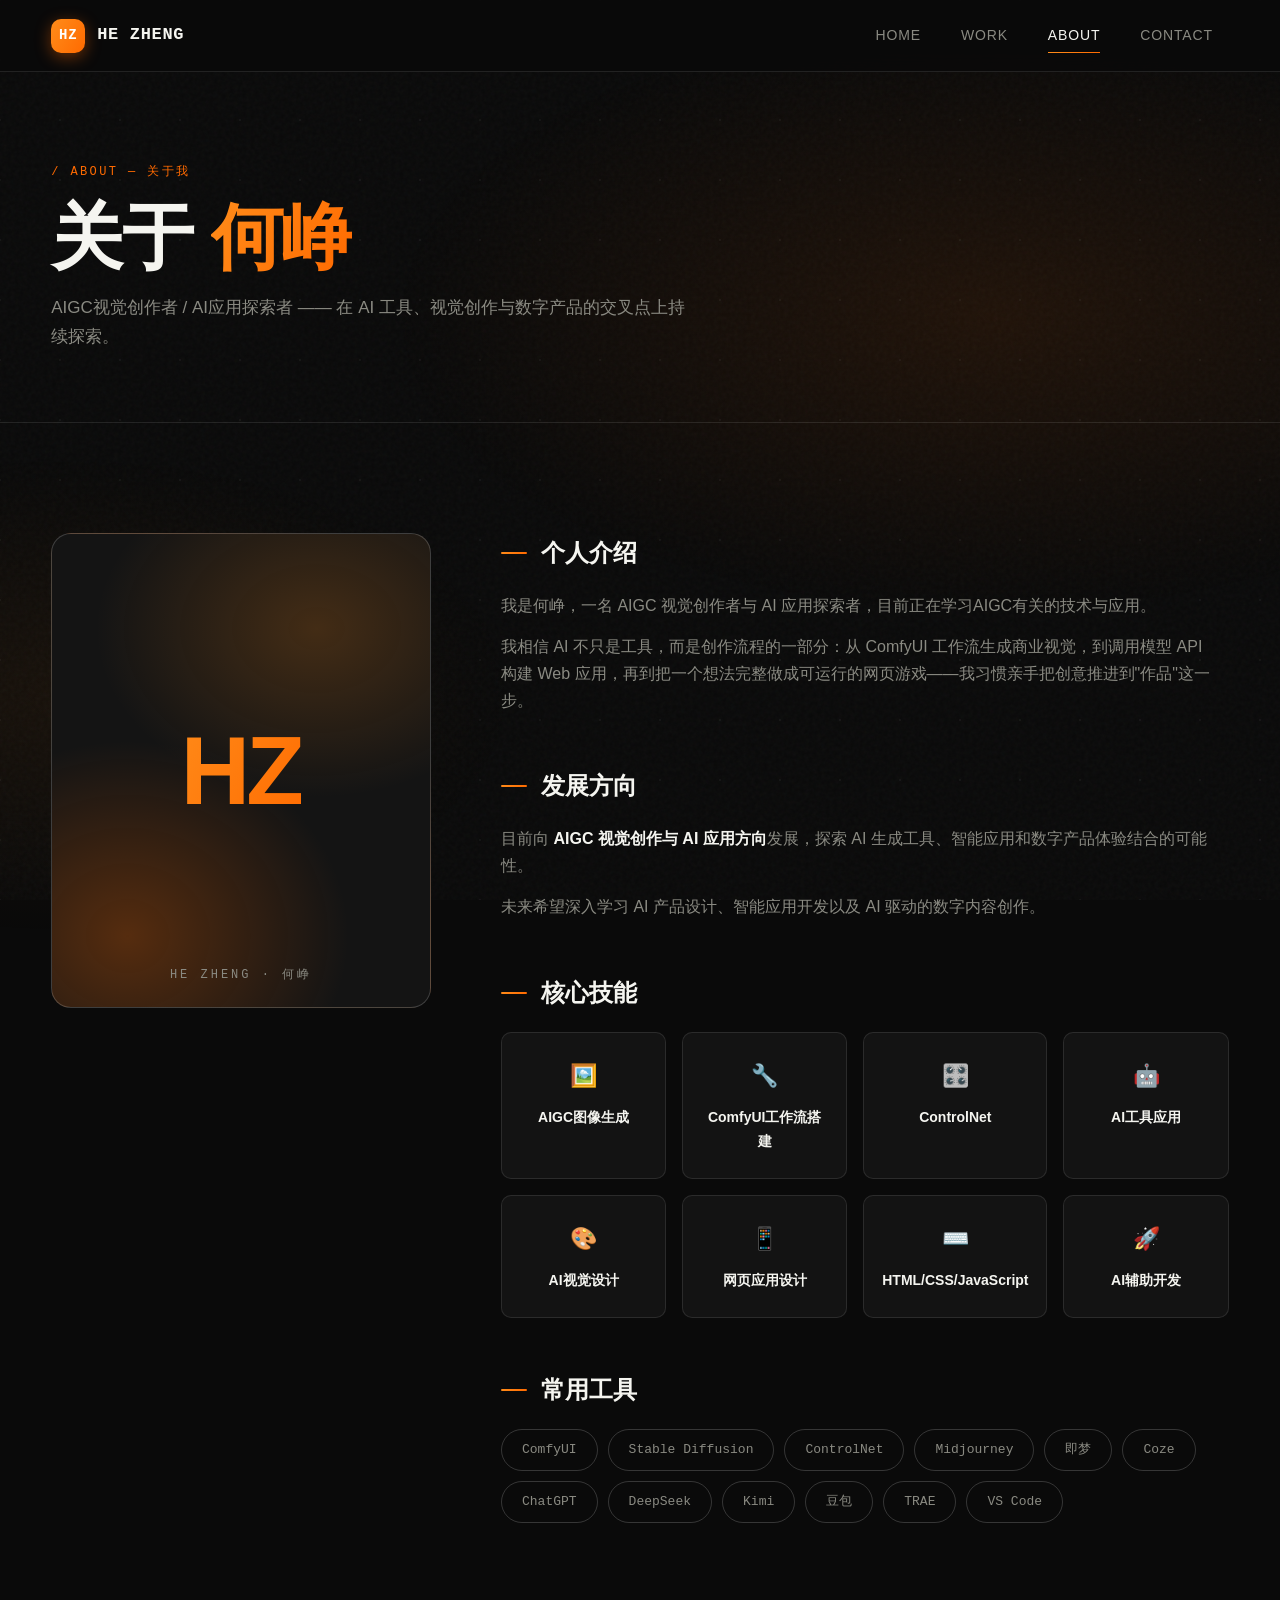
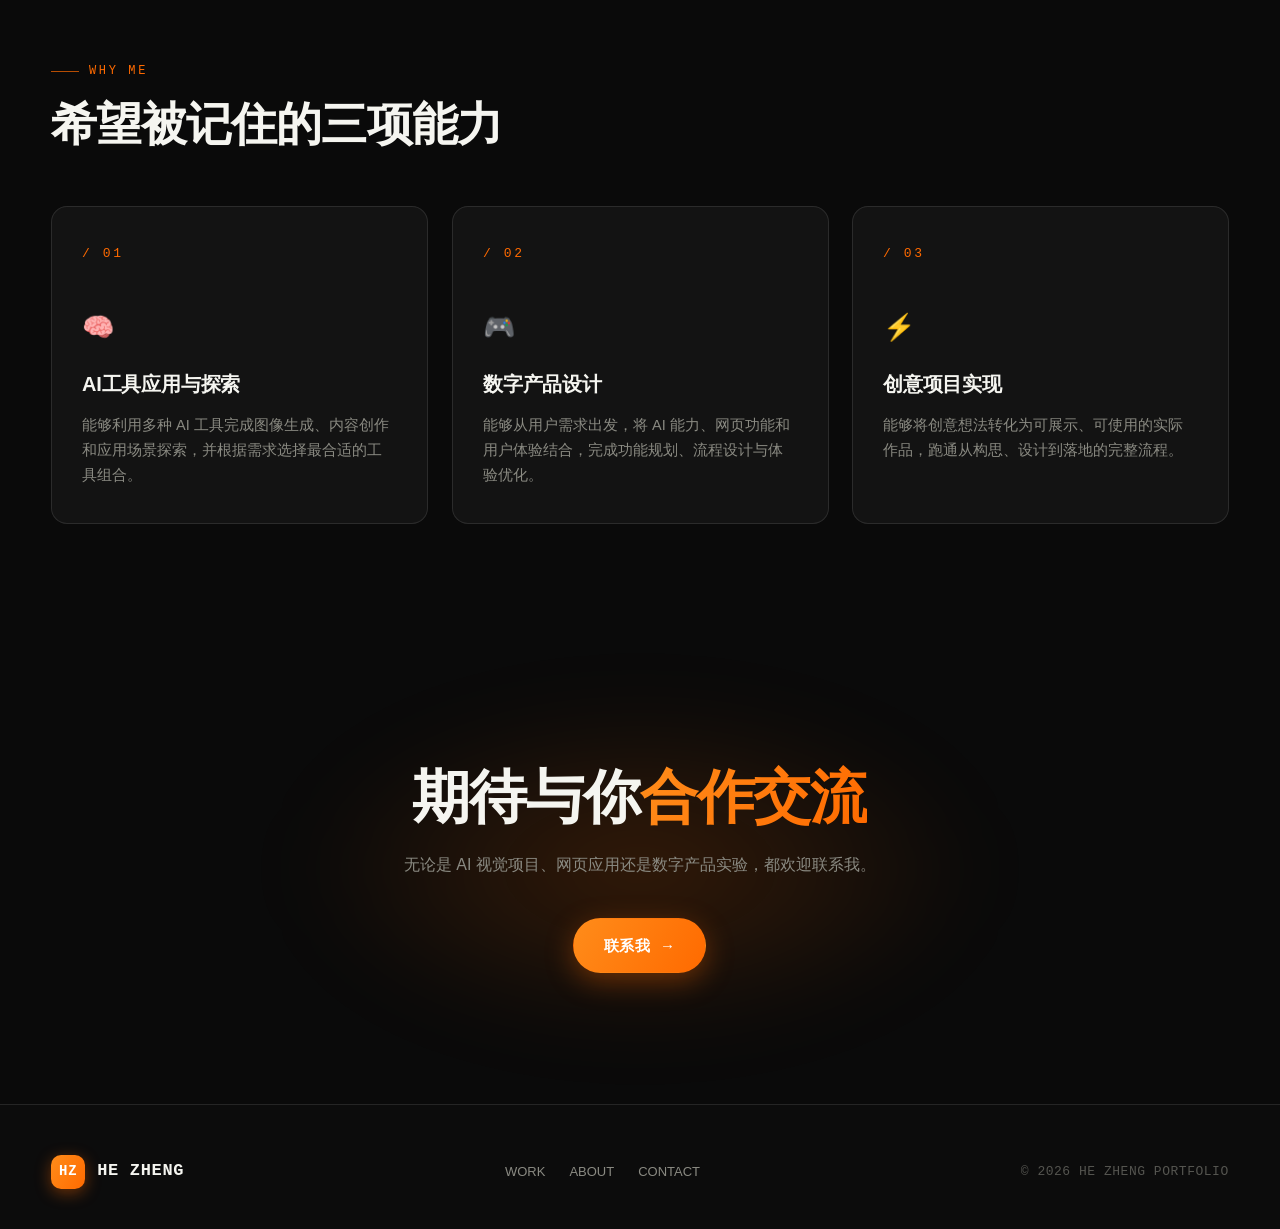
==== commit 9bdfbd59: "所有页面添加流动网格背景" ====
--- a/about.html
+++ b/about.html
@@ -8,6 +8,9 @@
   <link rel="stylesheet" href="css/style.css" />
 </head>
 <body>
+
+  <!-- 流动网格背景 -->
+  <canvas class="bg-grid" id="bgGrid"></canvas>
 
   <!-- 导航 -->
   <header class="nav">
--- a/css/style.css
+++ b/css/style.css
@@ -4,18 +4,19 @@
 
 /* ---------- 1. 设计变量 ---------- */
 :root {
-  --bg: #05060a;
-  --bg-soft: #0a0c12;
-  --surface: rgba(255, 255, 255, 0.03);
-  --surface-hover: rgba(255, 255, 255, 0.06);
-  --border: rgba(255, 255, 255, 0.08);
-  --border-strong: rgba(255, 255, 255, 0.16);
-  --text: #f4f5f7;
-  --muted: #9a9daa;
-  --dim: #6b6e7a;
-  --accent-1: #7c5cff;   /* 电感紫 */
-  --accent-2: #00d4ff;   /* 荧光青 */
-  --gradient: linear-gradient(120deg, var(--accent-1), var(--accent-2));
+  /* 黑白橙配色方案 — 全站唯一彩色为橙色 */
+  --bg: #0a0a0a;
+  --bg-soft: #141414;
+  --surface: rgba(255, 255, 255, 0.04);
+  --surface-hover: rgba(255, 255, 255, 0.07);
+  --border: rgba(255, 255, 255, 0.1);
+  --border-strong: rgba(255, 255, 255, 0.18);
+  --text: #f5f5f0;
+  --muted: #8a8a82;
+  --dim: #555550;
+  --accent: #ff6a00;          /* 强调橙 — 唯一彩色 */
+  --accent-soft: rgba(255, 106, 0, 0.12);
+  --gradient: linear-gradient(120deg, #ff8c1a, #ff6a00);
   --radius: 16px;
   --radius-sm: 10px;
   --nav-h: 72px;
@@ -37,13 +38,25 @@
   line-height: 1.7;
   -webkit-font-smoothing: antialiased;
   overflow-x: hidden;
-  /* 顶部渐变光晕 + 网格底纹 */
-  background-image:
-    radial-gradient(1100px 520px at 78% -8%, rgba(124, 92, 255, 0.14), transparent 60%),
-    radial-gradient(900px 480px at 8% 4%, rgba(0, 212, 255, 0.08), transparent 55%),
-    linear-gradient(rgba(255, 255, 255, 0.025) 1px, transparent 1px),
-    linear-gradient(90deg, rgba(255, 255, 255, 0.025) 1px, transparent 1px);
-  background-size: auto, auto, 56px 56px, 56px 56px;
+}
+
+/* 流动网格背景 canvas */
+.bg-grid {
+  position: fixed;
+  inset: 0;
+  z-index: -2;
+  pointer-events: none;
+}
+
+/* 噪点纹理叠加 */
+body::after {
+  content: "";
+  position: fixed;
+  inset: 0;
+  z-index: -1;
+  pointer-events: none;
+  opacity: 0.035;
+  background-image: url("data:image/svg+xml,%3Csvg viewBox='0 0 256 256' xmlns='http://www.w3.org/2000/svg'%3E%3Cfilter id='n'%3E%3CfeTurbulence type='fractalNoise' baseFrequency='0.85' numOctaves='4' stitchTiles='stitch'/%3E%3C/filter%3E%3Crect width='100%25' height='100%25' filter='url(%23n)'/%3E%3C/svg%3E");
 }
 
 img { max-width: 100%; display: block; }
@@ -51,7 +64,7 @@
 ul { list-style: none; }
 button { font-family: inherit; cursor: pointer; }
 
-::selection { background: rgba(124, 92, 255, 0.45); color: #fff; }
+::selection { background: rgba(255, 106, 0, 0.45); color: #fff; }
 
 /* 自定义滚动条 */
 ::-webkit-scrollbar { width: 10px; }
@@ -68,10 +81,10 @@
 .section-tag {
   display: inline-flex; align-items: center; gap: 10px;
   font-family: var(--font-mono); font-size: 12px; letter-spacing: 0.22em;
-  text-transform: uppercase; color: var(--accent-2); margin-bottom: 16px;
+  text-transform: uppercase; color: var(--accent); margin-bottom: 16px;
 }
 .section-tag::before {
-  content: ""; width: 28px; height: 1px; background: var(--accent-2); opacity: 0.7;
+  content: ""; width: 28px; height: 1px; background: var(--accent); opacity: 0.7;
 }
 
 .section-title {
@@ -100,28 +113,28 @@
 
 .btn-primary {
   background: var(--gradient); color: #fff;
-  box-shadow: 0 8px 28px rgba(124, 92, 255, 0.35);
-}
-.btn-primary:hover { transform: translateY(-2px); box-shadow: 0 14px 40px rgba(124, 92, 255, 0.5); }
+  box-shadow: 0 8px 28px rgba(255, 106, 0, 0.35);
+}
+.btn-primary:hover { transform: translateY(-2px); box-shadow: 0 14px 40px rgba(255, 106, 0, 0.5); }
 
 .btn-ghost {
   border-color: var(--border-strong); color: var(--text); background: transparent;
 }
 .btn-ghost:hover {
-  border-color: var(--accent-2); color: var(--accent-2);
-  transform: translateY(-2px); box-shadow: 0 10px 30px rgba(0, 212, 255, 0.12);
+  border-color: var(--accent); color: var(--accent);
+  transform: translateY(-2px); box-shadow: 0 10px 30px rgba(255, 140, 26, 0.12);
 }
 
 /* ---------- 5. 导航栏 ---------- */
 .nav {
   position: fixed; inset: 0 0 auto 0; z-index: 100;
   height: var(--nav-h);
-  background: rgba(5, 6, 10, 0.65);
-  backdrop-filter: blur(18px); -webkit-backdrop-filter: blur(18px);
-  border-bottom: 1px solid transparent;
+  background: rgba(10, 10, 10, 0.85);
+  backdrop-filter: blur(12px); -webkit-backdrop-filter: blur(12px);
+  border-bottom: 1px solid var(--border);
   transition: border-color 0.4s var(--ease), background 0.4s var(--ease);
 }
-.nav.scrolled { border-bottom-color: var(--border); background: rgba(5, 6, 10, 0.85); }
+.nav.scrolled { border-bottom-color: var(--border-strong); background: rgba(10, 10, 10, 0.95); }
 
 .nav-inner {
   height: 100%; display: flex; align-items: center; justify-content: space-between;
@@ -135,7 +148,7 @@
   width: 34px; height: 34px; border-radius: 10px;
   background: var(--gradient); color: #fff;
   display: grid; place-items: center; font-size: 14px;
-  box-shadow: 0 4px 16px rgba(124, 92, 255, 0.4);
+  box-shadow: 0 4px 16px rgba(255, 106, 0, 0.4);
 }
 
 .nav-links { display: flex; align-items: center; gap: 8px; }
@@ -211,7 +224,7 @@
 .hero-visual .frame {
   position: relative; border-radius: 20px; overflow: hidden;
   border: 1px solid var(--border-strong);
-  box-shadow: 0 30px 80px rgba(0, 0, 0, 0.6), 0 0 60px rgba(124, 92, 255, 0.18);
+  box-shadow: 0 30px 80px rgba(0, 0, 0, 0.6), 0 0 60px rgba(255, 106, 0, 0.18);
   transform: rotate(1.5deg);
   transition: transform 0.6s var(--ease);
 }
@@ -219,7 +232,7 @@
 .hero-visual img { width: 100%; aspect-ratio: 4 / 3; object-fit: cover; }
 .hero-visual .frame::after {
   content: ""; position: absolute; inset: 0;
-  background: linear-gradient(200deg, rgba(0, 212, 255, 0.12), transparent 40%, rgba(124, 92, 255, 0.18));
+  background: linear-gradient(200deg, rgba(255, 140, 26, 0.12), transparent 40%, rgba(255, 106, 0, 0.18));
   pointer-events: none;
 }
 .hero-visual .float-chip {
@@ -241,7 +254,7 @@
 }
 .scroll-hint .line {
   width: 1px; height: 44px;
-  background: linear-gradient(var(--accent-2), transparent);
+  background: linear-gradient(var(--accent), transparent);
   animation: drop 1.8s var(--ease) infinite;
 }
 @keyframes drop { 0% { transform: scaleY(0); transform-origin: top; } 45% { transform: scaleY(1); transform-origin: top; } 55% { transform: scaleY(1); transform-origin: bottom; } 100% { transform: scaleY(0); transform-origin: bottom; } }
@@ -254,7 +267,7 @@
 }
 .page-hero .crumb {
   font-family: var(--font-mono); font-size: 12px; letter-spacing: 0.2em;
-  color: var(--accent-2); text-transform: uppercase; margin-bottom: 18px;
+  color: var(--accent); text-transform: uppercase; margin-bottom: 18px;
   display: block;
 }
 .page-hero h1 {
@@ -275,13 +288,13 @@
 }
 .cap-card::before {
   content: ""; position: absolute; inset: 0;
-  background: radial-gradient(360px 200px at 50% -20%, rgba(124, 92, 255, 0.16), transparent 70%);
+  background: radial-gradient(360px 200px at 50% -20%, rgba(255, 106, 0, 0.16), transparent 70%);
   opacity: 0; transition: opacity 0.45s;
 }
 .cap-card:hover { transform: translateY(-6px); border-color: var(--border-strong); background: var(--surface-hover); }
 .cap-card:hover::before { opacity: 1; }
 .cap-num {
-  font-family: var(--font-mono); font-size: 13px; color: var(--accent-2);
+  font-family: var(--font-mono); font-size: 13px; color: var(--accent);
   letter-spacing: 0.2em; display: block; margin-bottom: 40px;
 }
 .cap-card h3 { font-size: 20px; margin-bottom: 12px; letter-spacing: -0.01em; }
@@ -289,17 +302,28 @@
 .cap-card .cap-icon { font-size: 26px; margin-bottom: 18px; display: block; }
 
 /* ---------- 9. 项目卡片 ---------- */
-.work-grid { display: grid; grid-template-columns: repeat(3, 1fr); gap: 28px; }
+.work-grid { display: grid; grid-template-columns: repeat(3, 1fr); gap: 28px; counter-reset: work; }
 .work-card {
   position: relative; display: flex; flex-direction: column;
   background: var(--surface); border: 1px solid var(--border);
   border-radius: var(--radius); overflow: hidden;
   transition: transform 0.5s var(--ease), border-color 0.4s, box-shadow 0.5s var(--ease);
-}
+  counter-increment: work;
+}
+/* 大号半透明编号（杂志感） */
+.work-card::before {
+  content: counter(work, decimal-leading-zero);
+  position: absolute; top: -10px; right: 16px; z-index: 3;
+  font-family: var(--font-mono); font-size: 80px; font-weight: 800;
+  color: rgba(255, 255, 255, 0.04);
+  line-height: 1; pointer-events: none;
+  transition: color 0.4s var(--ease);
+}
+.work-card:hover::before { color: rgba(255, 106, 0, 0.12); }
 .work-card:hover {
   transform: translateY(-8px);
-  border-color: rgba(124, 92, 255, 0.45);
-  box-shadow: 0 24px 60px rgba(0, 0, 0, 0.5), 0 0 40px rgba(124, 92, 255, 0.12);
+  border-color: rgba(255, 106, 0, 0.45);
+  box-shadow: 0 24px 60px rgba(0, 0, 0, 0.5), 0 0 40px rgba(255, 106, 0, 0.12);
 }
 .work-thumb { position: relative; overflow: hidden; aspect-ratio: 16 / 10; }
 .work-thumb img {
@@ -317,7 +341,7 @@
   font-family: var(--font-mono); font-size: 11px; letter-spacing: 0.12em;
   padding: 6px 12px; border-radius: 999px;
   background: rgba(5, 6, 10, 0.7); border: 1px solid var(--border-strong);
-  color: var(--accent-2); backdrop-filter: blur(6px);
+  color: var(--accent); backdrop-filter: blur(6px);
 }
 .work-body { padding: 24px; display: flex; flex-direction: column; gap: 10px; flex: 1; }
 .work-body h3 { font-size: 19px; letter-spacing: -0.01em; }
@@ -328,7 +352,7 @@
   color: var(--text); margin-top: 6px;
 }
 .work-link .arrow { transition: transform 0.35s var(--ease); }
-.work-card:hover .work-link { color: var(--accent-2); }
+.work-card:hover .work-link { color: var(--accent); }
 .work-card:hover .work-link .arrow { transform: translateX(5px); }
 
 /* 精选项目大卡（首页第一张） */
@@ -346,7 +370,7 @@
   font-family: var(--font-mono); font-size: 14px; letter-spacing: 0.22em;
   color: var(--dim); text-transform: uppercase; white-space: nowrap;
 }
-.marquee-track span i { color: var(--accent-1); font-style: normal; margin-right: 56px; }
+.marquee-track span i { color: var(--accent); font-style: normal; margin-right: 56px; }
 @keyframes marquee { to { transform: translateX(-50%); } }
 
 /* ---------- 11. Work 筛选器 ---------- */
@@ -360,10 +384,10 @@
   font-family: var(--font-mono);
   transition: all 0.35s var(--ease);
 }
-.filter-btn:hover { color: var(--text); border-color: var(--accent-2); }
+.filter-btn:hover { color: var(--text); border-color: var(--accent); }
 .filter-btn.active {
   background: var(--gradient); border-color: transparent; color: #fff;
-  box-shadow: 0 6px 20px rgba(124, 92, 255, 0.35);
+  box-shadow: 0 6px 20px rgba(255, 106, 0, 0.35);
 }
 .work-item { transition: opacity 0.4s var(--ease), transform 0.4s var(--ease); }
 .work-item.hide { display: none; }
@@ -383,7 +407,7 @@
 .project-hero .tags span {
   font-family: var(--font-mono); font-size: 12px; letter-spacing: 0.1em;
   padding: 7px 16px; border-radius: 999px;
-  border: 1px solid var(--border-strong); color: var(--accent-2);
+  border: 1px solid var(--border-strong); color: var(--accent);
   background: var(--surface);
 }
 .project-meta {
@@ -421,11 +445,11 @@
   border-left: 2px solid transparent; margin-left: -25px; padding-left: 23px;
   transition: color 0.3s, border-color 0.3s;
 }
-.toc a:hover, .toc a.active { color: var(--text); border-left-color: var(--accent-2); }
+.toc a:hover, .toc a.active { color: var(--text); border-left-color: var(--accent); }
 
 .project-section { margin-bottom: 90px; scroll-margin-top: calc(var(--nav-h) + 30px); }
 .project-section .num {
-  font-family: var(--font-mono); font-size: 13px; color: var(--accent-2);
+  font-family: var(--font-mono); font-size: 13px; color: var(--accent);
   letter-spacing: 0.2em; display: block; margin-bottom: 12px;
 }
 .project-section h2 {
@@ -451,9 +475,9 @@
   background: var(--surface); position: relative;
   transition: transform 0.4s var(--ease), border-color 0.4s;
 }
-.flow-step:hover { transform: translateY(-4px); border-color: rgba(0, 212, 255, 0.4); }
+.flow-step:hover { transform: translateY(-4px); border-color: rgba(255, 140, 26, 0.4); }
 .flow-step .step-num {
-  font-family: var(--font-mono); font-size: 12px; color: var(--accent-2); letter-spacing: 0.15em;
+  font-family: var(--font-mono); font-size: 12px; color: var(--accent); letter-spacing: 0.15em;
 }
 .flow-step h4 { font-size: 15px; margin: 10px 0 6px; }
 .flow-step p { font-size: 13px; margin: 0; }
@@ -465,7 +489,7 @@
   border-radius: 999px; border: 1px solid var(--border-strong); color: var(--text);
   background: var(--surface); transition: border-color 0.3s, color 0.3s;
 }
-.tech-list span:hover { border-color: var(--accent-1); color: var(--accent-2); }
+.tech-list span:hover { border-color: var(--accent); color: var(--accent); }
 
 /* 上下项目导航 */
 .project-nav {
@@ -476,7 +500,7 @@
   padding: 28px 30px; border: 1px solid var(--border); border-radius: var(--radius);
   background: var(--surface); transition: border-color 0.4s, transform 0.4s var(--ease);
 }
-.project-nav a:hover { border-color: rgba(124, 92, 255, 0.5); transform: translateY(-4px); }
+.project-nav a:hover { border-color: rgba(255, 106, 0, 0.5); transform: translateY(-4px); }
 .project-nav a.next { text-align: right; }
 .project-nav .label {
   font-family: var(--font-mono); font-size: 11px; letter-spacing: 0.2em;
@@ -493,8 +517,8 @@
   border: 1px solid var(--border-strong);
   aspect-ratio: 4 / 5;
   background:
-    radial-gradient(340px 260px at 70% 20%, rgba(0, 212, 255, 0.2), transparent 65%),
-    radial-gradient(340px 300px at 20% 85%, rgba(124, 92, 255, 0.28), transparent 65%),
+    radial-gradient(340px 260px at 70% 20%, rgba(255, 140, 26, 0.2), transparent 65%),
+    radial-gradient(340px 300px at 20% 85%, rgba(255, 106, 0, 0.28), transparent 65%),
     var(--bg-soft);
   display: grid; place-items: center;
 }
@@ -525,7 +549,7 @@
   transition: transform 0.4s var(--ease), border-color 0.4s, background 0.4s;
 }
 .skill-card:hover {
-  transform: translateY(-5px); border-color: rgba(124, 92, 255, 0.5);
+  transform: translateY(-5px); border-color: rgba(255, 106, 0, 0.5);
   background: var(--surface-hover);
 }
 .skill-card .ico { font-size: 22px; display: block; margin-bottom: 12px; }
@@ -537,7 +561,7 @@
   border-radius: 999px; border: 1px solid var(--border-strong); color: var(--muted);
   transition: all 0.3s var(--ease);
 }
-.tool-cloud span:hover { color: #fff; border-color: var(--accent-2); box-shadow: 0 0 18px rgba(0, 212, 255, 0.18); }
+.tool-cloud span:hover { color: #fff; border-color: var(--accent); box-shadow: 0 0 18px rgba(255, 140, 26, 0.18); }
 
 /* ---------- 14. Contact 页面 ---------- */
 .contact-grid { display: grid; grid-template-columns: 1fr 1.1fr; gap: 70px; }
@@ -547,11 +571,11 @@
   background: var(--surface); margin-bottom: 16px;
   transition: border-color 0.4s, transform 0.4s var(--ease);
 }
-.contact-item:hover { border-color: rgba(0, 212, 255, 0.4); transform: translateX(6px); }
+.contact-item:hover { border-color: rgba(255, 140, 26, 0.4); transform: translateX(6px); }
 .contact-item .ico {
   width: 46px; height: 46px; border-radius: 12px; flex-shrink: 0;
   display: grid; place-items: center; font-size: 20px;
-  background: rgba(124, 92, 255, 0.12); border: 1px solid rgba(124, 92, 255, 0.3);
+  background: rgba(255, 106, 0, 0.12); border: 1px solid rgba(255, 106, 0, 0.3);
 }
 .contact-item .info .label {
   font-family: var(--font-mono); font-size: 11px; letter-spacing: 0.2em;
@@ -578,7 +602,7 @@
   transition: border-color 0.3s, box-shadow 0.3s;
 }
 .form-field input:focus, .form-field textarea:focus {
-  border-color: var(--accent-1); box-shadow: 0 0 0 3px rgba(124, 92, 255, 0.15);
+  border-color: var(--accent); box-shadow: 0 0 0 3px rgba(255, 106, 0, 0.15);
 }
 .form-field textarea { min-height: 140px; resize: vertical; }
 .form-toast {
@@ -593,7 +617,7 @@
 .cta-band::before {
   content: ""; position: absolute; left: 50%; top: 50%; transform: translate(-50%, -50%);
   width: 700px; height: 340px; border-radius: 50%;
-  background: radial-gradient(closest-side, rgba(124, 92, 255, 0.18), transparent);
+  background: radial-gradient(closest-side, rgba(255, 106, 0, 0.18), transparent);
   filter: blur(40px); pointer-events: none;
 }
 .cta-band h2 {
@@ -613,7 +637,7 @@
 .footer-inner .copy { color: var(--dim); font-size: 13px; font-family: var(--font-mono); letter-spacing: 0.04em; }
 .footer-links { display: flex; gap: 24px; }
 .footer-links a { color: var(--muted); font-size: 13px; transition: color 0.3s; }
-.footer-links a:hover { color: var(--accent-2); }
+.footer-links a:hover { color: var(--accent); }
 
 /* 回到顶部 */
 .back-top {
@@ -625,7 +649,7 @@
   transition: all 0.4s var(--ease);
 }
 .back-top.show { opacity: 1; pointer-events: auto; transform: translateY(0); }
-.back-top:hover { border-color: var(--accent-2); color: var(--accent-2); }
+.back-top:hover { border-color: var(--accent); color: var(--accent); }
 
 /* ---------- 17. 滚动进入动画 ---------- */
 .reveal {
@@ -650,7 +674,7 @@
   .project-layout { grid-template-columns: 1fr; gap: 40px; }
   .toc { position: static; border-left: none; padding-left: 0; display: flex; flex-wrap: wrap; gap: 4px 20px; }
   .toc a { margin-left: 0; padding-left: 0; border-left: none; }
-  .toc a.active { color: var(--accent-2); }
+  .toc a.active { color: var(--accent); }
   .about-grid { grid-template-columns: 1fr; }
   .about-avatar { max-width: 340px; }
   .contact-grid { grid-template-columns: 1fr; }
@@ -704,7 +728,7 @@
   position: fixed; top: 0; left: 0; z-index: 300;
   height: 2px; width: 0;
   background: var(--gradient);
-  box-shadow: 0 0 10px rgba(124, 92, 255, 0.55);
+  box-shadow: 0 0 10px rgba(255, 106, 0, 0.55);
 }
 
 /* 跑马灯 hover 暂停 */
@@ -712,10 +736,10 @@
 
 /* 背景光晕缓漂（叠加层，不改动原有背景） */
 body::before {
-  content: ""; position: fixed; inset: -12%; z-index: -1; pointer-events: none;
+  content: ""; position: fixed; inset: -12%; z-index: -3; pointer-events: none;
   background:
-    radial-gradient(1000px 500px at 72% 38%, rgba(124, 92, 255, 0.09), transparent 60%),
-    radial-gradient(820px 440px at 14% 72%, rgba(0, 212, 255, 0.06), transparent 55%);
+    radial-gradient(1000px 500px at 72% 38%, rgba(255, 106, 0, 0.09), transparent 60%),
+    radial-gradient(820px 440px at 14% 72%, rgba(255, 140, 26, 0.06), transparent 55%);
   animation: glowDrift 36s ease-in-out infinite alternate;
 }
 @keyframes glowDrift {
@@ -727,7 +751,7 @@
 .flow-step { overflow: hidden; }
 .flow-step::before {
   content: ""; position: absolute; inset: 0;
-  background: radial-gradient(360px 200px at 50% -20%, rgba(124, 92, 255, 0.16), transparent 70%);
+  background: radial-gradient(360px 200px at 50% -20%, rgba(255, 106, 0, 0.16), transparent 70%);
   opacity: 0; transition: opacity 0.45s; pointer-events: none;
 }
 .flow-step:hover::before { opacity: 1; }
@@ -799,7 +823,7 @@
 .flow-steps { position: relative; }
 .flow-steps::before {
   content: ""; position: absolute; top: -15px; left: 4%; right: 4%; height: 1px;
-  background: linear-gradient(90deg, var(--accent-1), var(--accent-2)); opacity: 0.5;
+  background: linear-gradient(90deg, var(--accent), var(--accent)); opacity: 0.5;
 }
 .flow-steps.in-view .flow-step { animation: stepUp 0.65s var(--ease) backwards; }
 .flow-steps.in-view .flow-step:nth-child(2) { animation-delay: 0.14s; }
@@ -867,11 +891,11 @@
 }
 .cover-panel::before {
   content: ""; position: absolute; inset: 0; pointer-events: none;
-  background: radial-gradient(360px 200px at 50% -20%, rgba(124, 92, 255, 0.16), transparent 70%);
+  background: radial-gradient(360px 200px at 50% -20%, rgba(255, 106, 0, 0.16), transparent 70%);
 }
 .cover-panel .panel-tag {
   font-family: var(--font-mono); font-size: 12px; letter-spacing: 0.22em;
-  color: var(--accent-2); text-transform: uppercase;
+  color: var(--accent); text-transform: uppercase;
 }
 .cover-panel h3 { font-size: 22px; letter-spacing: -0.01em; }
 .cover-panel ul { display: grid; gap: 0; }
